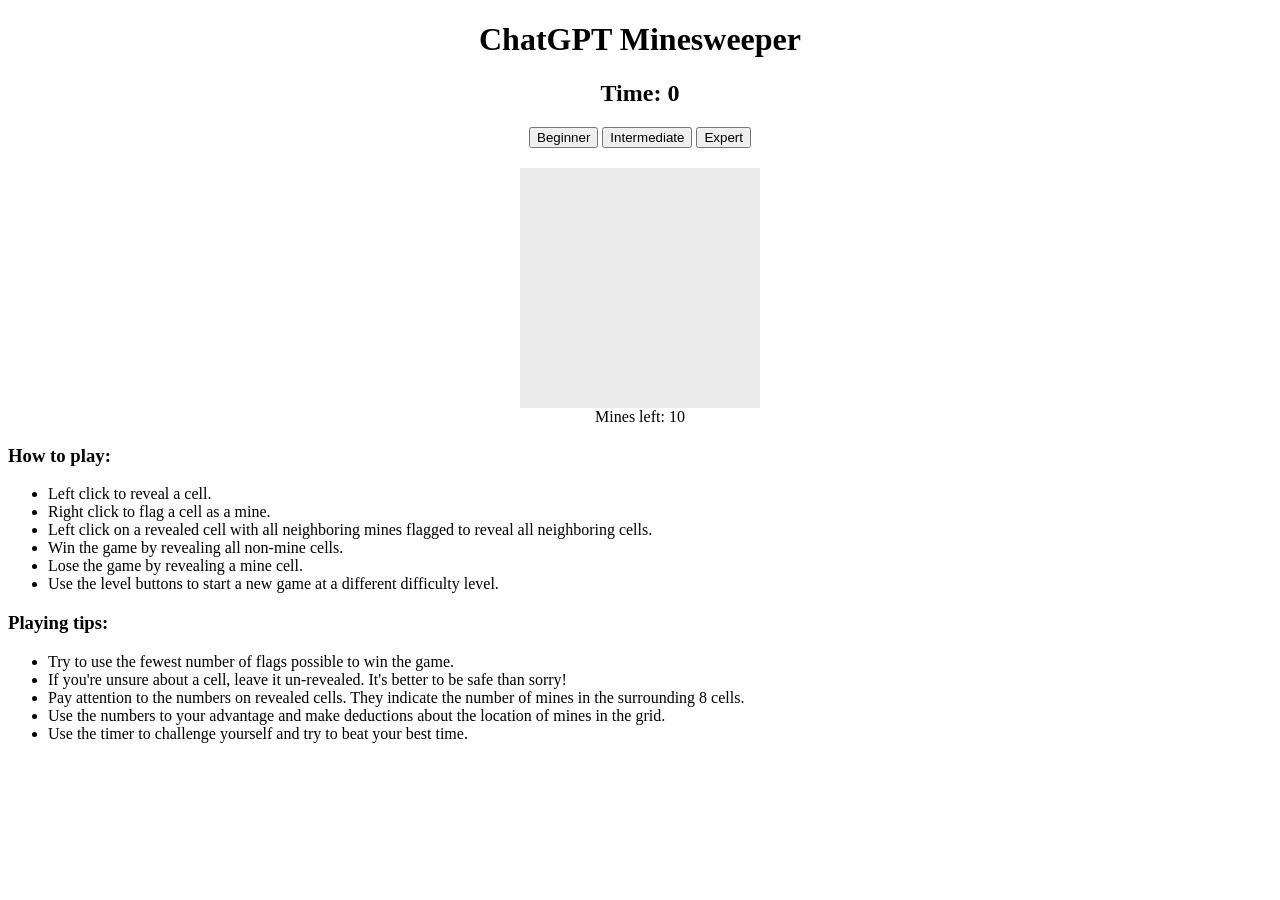
==== minesweeper/index.html @ 65b9c870 "Updated to include cncf logos" ====
<!doctype html>
<html>
<head>
  <title>ChatGPT Minesweeper</title>
  <link rel="stylesheet" href="style.css">
</head>
<body>
  <h1>ChatGPT Minesweeper</h1>
  <h2 style="text-align: center;">Time: <span id="timer">0</span></h2>
  <div id="button-container">
    <button id="beginner">Beginner</button>
    <button id="intermediate">Intermediate</button>  
    <button id="expert">Expert</button>
  </div>
  

  <div id="grid" class="grid">
    <!-- this is where the game grid will be generated -->
  </div>
  <script src="minesweeper.js"></script>
  <script>
  </script>
  <h3>How to play:</h3>
  <ul>
    <li>Left click to reveal a cell.</li>
    <li>Right click to flag a cell as a mine.</li>
    <li>Left click on a revealed cell with all neighboring mines flagged to reveal all neighboring cells.</li>
    <li>Win the game by revealing all non-mine cells.</li>
    <li>Lose the game by revealing a mine cell.</li>
    <li>Use the level buttons to start a new game at a different difficulty level.</li>
  </ul>
  <h3>Playing tips:</h3>
  <ul>
    <li>Try to use the fewest number of flags possible to win the game.</li>
    <li>If you're unsure about a cell, leave it un-revealed. It's better to be safe than sorry!</li>
    <li>Pay attention to the numbers on revealed cells. They indicate the number of mines in the surrounding 8 cells.</li>
    <li>Use the numbers to your advantage and make deductions about the location of mines in the grid.</li>
    <li>Use the timer to challenge yourself and try to beat your best time.</li>
  </ul>
</body
---- minesweeper/style.css ----
.grid {
    display: grid;
    grid-template-columns: repeat(8, 1fr);
    grid-template-rows: repeat(8, 1fr);
    margin: auto;
    margin-top: 20px;
  }
  
  .grid-8x8 {
    width: 240px;
    height: 240px;
  }
  
  .grid-16x16 {
    width: 480px;
    height: 480px;
  }
  
  .cell {
    display: flex;
    justify-content: center;
    align-items: center;
    font-size: 20px;
    user-select: none;
    width: 30px;
    height: 30px;
  }
  
  .hidden {
    background-image: none; /* Apply background image only to hidden cells */
    background-size: cover; /* Ensure the image covers the entire cell */
    background-color: rgb(236, 236, 236);
    background-position: center;
  }
  
  .revealed {
    background-color: white;
  }
  
  .revealed-mine {
    background-color: red;
  }
  
  .flagged {
    background-color: yellow;
  }
  
  .empty {
    background-color: white;
  }
  
  title {
    text-align: center;
  }
  
  h1 {
    text-align: center;
  }
  
  #beginner, #intermediate, #expert {
    display: inline-block;
  }
  
  #button-container {
    text-align: center;
  }
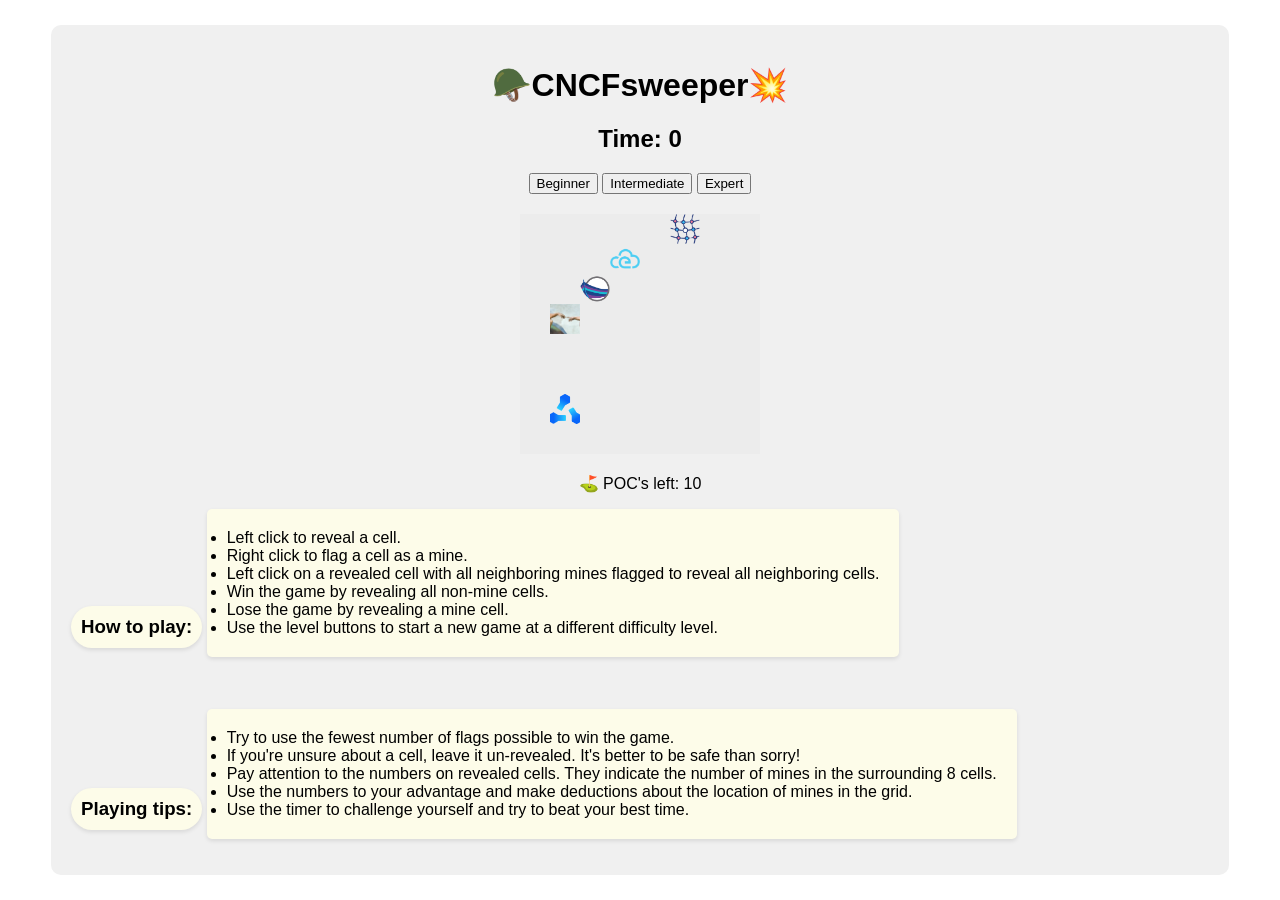
==== commit a5e04ea7: "updated UI" ====
--- a/minesweeper/index.html
+++ b/minesweeper/index.html
@@ -1,40 +1,47 @@
 <!doctype html>
 <html>
 <head>
-  <title>ChatGPT Minesweeper</title>
+  <title>CNCF_Landscape_sweeper</title>
   <link rel="stylesheet" href="style.css">
 </head>
 <body>
-  <h1>ChatGPT Minesweeper</h1>
-  <h2 style="text-align: center;">Time: <span id="timer">0</span></h2>
-  <div id="button-container">
-    <button id="beginner">Beginner</button>
-    <button id="intermediate">Intermediate</button>  
-    <button id="expert">Expert</button>
-  </div>
-  
-
-  <div id="grid" class="grid">
-    <!-- this is where the game grid will be generated -->
+  <div class="info-container">
+    <h1>🪖CNCFsweeper💥</h1>
+    <h2 style="text-align: center;">Time: <span id="timer">0</span></h2>
+    <div id="button-container">
+      <button id="beginner">Beginner</button>
+      <button id="intermediate">Intermediate</button>  
+      <button id="expert">Expert</button>
+    </div>
+    
+    <div id="grid" class="grid">
+      <!-- this is where the game grid will be generated -->
+    </div>
+    
+    <div id="mines-left" style="text-align: center; margin-top: 10px;"></div>
+    
+    <div class="info-section">
+      <h3>How to play:</h3>
+      <ul>
+        <li>Left click to reveal a cell.</li>
+        <li>Right click to flag a cell as a mine.</li>
+        <li>Left click on a revealed cell with all neighboring mines flagged to reveal all neighboring cells.</li>
+        <li>Win the game by revealing all non-mine cells.</li>
+        <li>Lose the game by revealing a mine cell.</li>
+        <li>Use the level buttons to start a new game at a different difficulty level.</li>
+      </ul>
+    </div>
+    <div class="info-section">
+      <h3>Playing tips:</h3>
+      <ul>
+        <li>Try to use the fewest number of flags possible to win the game.</li>
+        <li>If you're unsure about a cell, leave it un-revealed. It's better to be safe than sorry!</li>
+        <li>Pay attention to the numbers on revealed cells. They indicate the number of mines in the surrounding 8 cells.</li>
+        <li>Use the numbers to your advantage and make deductions about the location of mines in the grid.</li>
+        <li>Use the timer to challenge yourself and try to beat your best time.</li>
+      </ul>
+    </div>
   </div>
   <script src="minesweeper.js"></script>
-  <script>
-  </script>
-  <h3>How to play:</h3>
-  <ul>
-    <li>Left click to reveal a cell.</li>
-    <li>Right click to flag a cell as a mine.</li>
-    <li>Left click on a revealed cell with all neighboring mines flagged to reveal all neighboring cells.</li>
-    <li>Win the game by revealing all non-mine cells.</li>
-    <li>Lose the game by revealing a mine cell.</li>
-    <li>Use the level buttons to start a new game at a different difficulty level.</li>
-  </ul>
-  <h3>Playing tips:</h3>
-  <ul>
-    <li>Try to use the fewest number of flags possible to win the game.</li>
-    <li>If you're unsure about a cell, leave it un-revealed. It's better to be safe than sorry!</li>
-    <li>Pay attention to the numbers on revealed cells. They indicate the number of mines in the surrounding 8 cells.</li>
-    <li>Use the numbers to your advantage and make deductions about the location of mines in the grid.</li>
-    <li>Use the timer to challenge yourself and try to beat your best time.</li>
-  </ul>
-</body
+</body>
+</html>
--- a/minesweeper/style.css
+++ b/minesweeper/style.css
@@ -63,4 +63,84 @@
   
   #button-container {
     text-align: center;
+  }
+  body {
+    background-image: url('public/1BIGlandscape.png');
+    background-size: 100%; /* Ensure the image covers the entire background */
+    background-position: center; /* Center the image */
+    background-repeat: no-repeat; /* Prevent the image from repeating */
+    display: flex;
+    justify-content: center;
+    align-items: center;
+    min-height: 100vh;
+    margin: 0;
+    padding: 20px;
+    box-sizing: border-box;
+    font-family: Arial, sans-serif;
+  }
+  /* Add styles for h3 elements */
+  h3 {
+  background-color: rgb(253, 252, 233); /* Set background color to white */
+  padding: 10px; /* Add padding for better readability */
+  border-radius: 50px; /* Optional: Add rounded corners */
+  box-shadow: 0 2px 4px rgba(0, 0, 0, 0.1); /* Optional: Add a subtle shadow */
+  display: inline-block; /* Ensure the background only covers the text */
+  }
+
+  ul {
+  background-color: rgb(253, 252, 233); /* Set background color to white */
+  padding: 20px; /* Add padding for better readability */
+  border-radius: 5px; /* Optional: Add rounded corners */
+  box-shadow: 0 2px 4px rgba(0, 0, 0, 0.1); /* Optional: Add a subtle shadow */
+  display: inline-block; /* Ensure the background only covers the text */
+  }
+  .info-container {
+    background-color: #f0f0f0;
+    border-radius: 10px;
+    padding: 20px;
+    max-width: 1200px; /* Increased from 800px */
+    width: 95%; /* Use percentage to allow some margin on very wide screens */
+    margin: 0 auto;
+    box-sizing: border-box;
+  }
+  
+  .info-section {
+    margin-bottom: 20px;
+  }
+
+  .info-section:last-child {
+    margin-bottom: 0;
+  }
+
+  @media (max-width: 600px) {
+    .info-container {
+      padding: 10px;
+    }
+  }
+  
+  .grid {
+    overflow-x: auto;
+    margin-bottom: 20px;
+  }
+
+  .grid table {
+    margin: 0 auto;
+  }
+
+  .grid td {
+    width: 30px;
+    height: 30px;
+    border: 1px solid #999;
+    text-align: center;
+    vertical-align: middle;
+    font-weight: bold;
+    cursor: pointer;
+  }
+
+  @media (max-width: 600px) {
+    .grid td {
+      width: 25px;
+      height: 25px;
+      font-size: 12px;
+    }
   }
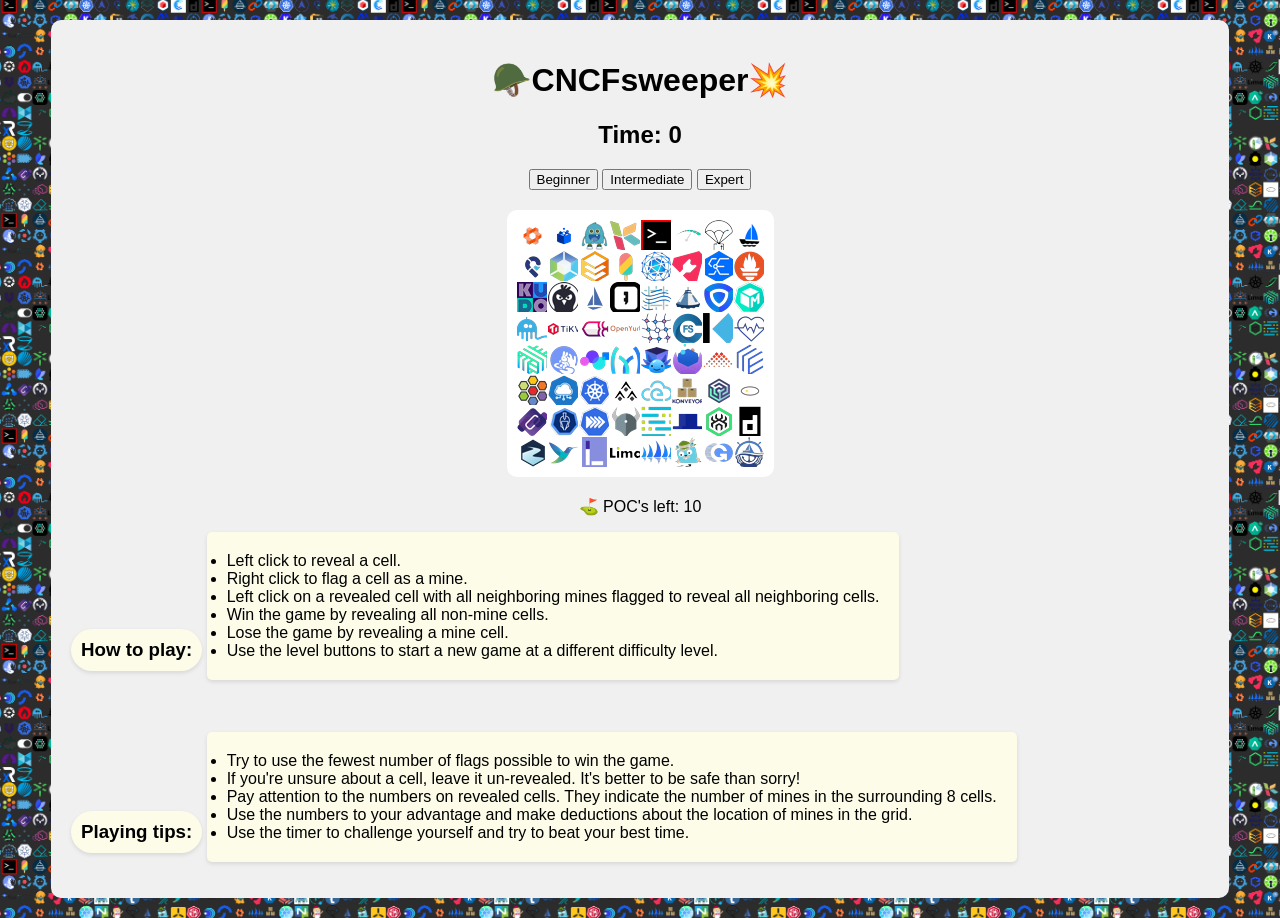
==== commit 0a1abb0f: "cleanup & use sprite map" ====
--- a/minesweeper/index.html
+++ b/minesweeper/index.html
@@ -1,47 +1,67 @@
-<!doctype html>
+<!DOCTYPE html>
 <html>
-<head>
-  <title>CNCF_Landscape_sweeper</title>
-  <link rel="stylesheet" href="style.css">
-</head>
-<body>
-  <div class="info-container">
-    <h1>🪖CNCFsweeper💥</h1>
-    <h2 style="text-align: center;">Time: <span id="timer">0</span></h2>
-    <div id="button-container">
-      <button id="beginner">Beginner</button>
-      <button id="intermediate">Intermediate</button>  
-      <button id="expert">Expert</button>
+  <head>
+    <title>CNCF_Landscape_sweeper</title>
+    <link rel="stylesheet" href="index.css" />
+    <link rel="stylesheet" href="icons.css" />
+  </head>
+  <body>
+    <div class="info-container">
+      <h1>🪖CNCFsweeper💥</h1>
+      <h2 style="text-align: center">Time: <span id="timer">0</span></h2>
+      <div id="button-container">
+        <button id="beginner">Beginner</button>
+        <button id="intermediate">Intermediate</button>
+        <button id="expert">Expert</button>
+      </div>
+
+      <div id="grid" class="grid beginner">
+        <!-- this is where the game grid will be generated -->
+      </div>
+
+      <div id="mines-left" style="text-align: center; margin-top: 10px"></div>
+
+      <div class="info-section">
+        <h3>How to play:</h3>
+        <ul>
+          <li>Left click to reveal a cell.</li>
+          <li>Right click to flag a cell as a mine.</li>
+          <li>
+            Left click on a revealed cell with all neighboring mines flagged to
+            reveal all neighboring cells.
+          </li>
+          <li>Win the game by revealing all non-mine cells.</li>
+          <li>Lose the game by revealing a mine cell.</li>
+          <li>
+            Use the level buttons to start a new game at a different difficulty
+            level.
+          </li>
+        </ul>
+      </div>
+      <div class="info-section">
+        <h3>Playing tips:</h3>
+        <ul>
+          <li>
+            Try to use the fewest number of flags possible to win the game.
+          </li>
+          <li>
+            If you're unsure about a cell, leave it un-revealed. It's better to
+            be safe than sorry!
+          </li>
+          <li>
+            Pay attention to the numbers on revealed cells. They indicate the
+            number of mines in the surrounding 8 cells.
+          </li>
+          <li>
+            Use the numbers to your advantage and make deductions about the
+            location of mines in the grid.
+          </li>
+          <li>
+            Use the timer to challenge yourself and try to beat your best time.
+          </li>
+        </ul>
+      </div>
     </div>
-    
-    <div id="grid" class="grid">
-      <!-- this is where the game grid will be generated -->
-    </div>
-    
-    <div id="mines-left" style="text-align: center; margin-top: 10px;"></div>
-    
-    <div class="info-section">
-      <h3>How to play:</h3>
-      <ul>
-        <li>Left click to reveal a cell.</li>
-        <li>Right click to flag a cell as a mine.</li>
-        <li>Left click on a revealed cell with all neighboring mines flagged to reveal all neighboring cells.</li>
-        <li>Win the game by revealing all non-mine cells.</li>
-        <li>Lose the game by revealing a mine cell.</li>
-        <li>Use the level buttons to start a new game at a different difficulty level.</li>
-      </ul>
-    </div>
-    <div class="info-section">
-      <h3>Playing tips:</h3>
-      <ul>
-        <li>Try to use the fewest number of flags possible to win the game.</li>
-        <li>If you're unsure about a cell, leave it un-revealed. It's better to be safe than sorry!</li>
-        <li>Pay attention to the numbers on revealed cells. They indicate the number of mines in the surrounding 8 cells.</li>
-        <li>Use the numbers to your advantage and make deductions about the location of mines in the grid.</li>
-        <li>Use the timer to challenge yourself and try to beat your best time.</li>
-      </ul>
-    </div>
-  </div>
-  <script src="minesweeper.js"></script>
-</body>
-</html>+    <script src="minesweeper.js"></script>
+  </body>
+</html>
--- a/minesweeper/index.css
+++ b/minesweeper/index.css
@@ -0,0 +1,161 @@
+.grid {
+  display: grid;
+  grid-template-columns: repeat(8, 1fr);
+  grid-template-rows: repeat(8, 1fr);
+  margin: auto;
+  margin-top: 20px;
+}
+
+.grid.beginner {
+  grid-template-columns: repeat(8, 1fr);
+  grid-template-rows: repeat(8, 1fr);
+}
+.grid.intermediate {
+  grid-template-columns: repeat(16, 1fr);
+  grid-template-rows: repeat(16, 1fr);
+}
+.grid.advanced {
+  grid-template-columns: repeat(32, 1fr);
+  grid-template-rows: repeat(15, 1fr);
+}
+
+.cell {
+  display: flex;
+  justify-content: center;
+  align-items: center;
+  font-size: 20px;
+  user-select: none;
+  width: 30px;
+  height: 30px;
+}
+
+.hidden {
+  background-image: none; /* Apply background image only to hidden cells */
+  background-size: cover; /* Ensure the image covers the entire cell */
+  background-color: rgb(236, 236, 236);
+  background-position: center;
+}
+
+.revealed {
+  background-color: white;
+}
+
+.revealed-mine {
+  background-color: red;
+}
+
+.flagged {
+  background-color: yellow;
+}
+
+.empty {
+  background-color: white;
+}
+
+title {
+  text-align: center;
+}
+
+h1 {
+  text-align: center;
+}
+
+#beginner,
+#intermediate,
+#expert {
+  display: inline-block;
+}
+
+#button-container {
+  text-align: center;
+}
+body {
+  background-image: url(icons.png);
+  background-size: 200px;
+  background-position: center;
+  background-repeat: repeat;
+  background-color: #2c2c2c;
+  display: flex;
+  justify-content: center;
+  align-items: center;
+  min-height: 100vh;
+  margin: 0;
+  padding: 20px;
+  box-sizing: border-box;
+  font-family: sans-serif;
+}
+/* Add styles for h3 elements */
+h3 {
+  background-color: rgb(253, 252, 233); /* Set background color to white */
+  padding: 10px; /* Add padding for better readability */
+  border-radius: 50px; /* Optional: Add rounded corners */
+  box-shadow: 0 2px 4px rgba(0, 0, 0, 0.1); /* Optional: Add a subtle shadow */
+  display: inline-block; /* Ensure the background only covers the text */
+}
+
+ul {
+  background-color: rgb(253, 252, 233); /* Set background color to white */
+  padding: 20px; /* Add padding for better readability */
+  border-radius: 5px; /* Optional: Add rounded corners */
+  box-shadow: 0 2px 4px rgba(0, 0, 0, 0.1); /* Optional: Add a subtle shadow */
+  display: inline-block; /* Ensure the background only covers the text */
+}
+.info-container {
+  background-color: #f0f0f0;
+  border-radius: 10px;
+  padding: 20px;
+  max-width: 1200px; /* Increased from 800px */
+  width: 95%; /* Use percentage to allow some margin on very wide screens */
+  margin: 0 auto;
+  box-sizing: border-box;
+}
+
+.info-section {
+  margin-bottom: 20px;
+}
+
+.info-section:last-child {
+  margin-bottom: 0;
+}
+
+@media (max-width: 600px) {
+  .info-container {
+    padding: 10px;
+  }
+}
+
+.grid {
+  overflow-x: auto;
+  margin-bottom: 20px;
+  gap: 1px;
+  background: #ffffff;
+  padding: 10px;
+  border-radius: 10px;
+  /* box-shadow: 0 6px 10px black; */
+  /* width: 33vw;
+  height: 33vh; */
+  width: min-content;
+  height: min-content;
+}
+
+.grid table {
+  margin: 0 auto;
+}
+
+.grid td {
+  width: 30px;
+  height: 30px;
+  border: 1px solid #999;
+  text-align: center;
+  vertical-align: middle;
+  font-weight: bold;
+  cursor: pointer;
+}
+
+@media (max-width: 600px) {
+  .grid td {
+    width: 25px;
+    height: 25px;
+    font-size: 12px;
+  }
+}
--- a/minesweeper/icons.css
+++ b/minesweeper/icons.css
@@ -0,0 +1,530 @@
+[class^="icon-"] {
+  width: 32px;
+  height: 32px;
+}
+
+.icon-3dmurk {
+  background: url("icons.png") no-repeat -0px -0px;
+}
+.icon-aerakimesh-icon-color {
+  background: url("icons.png") no-repeat -0px -33px;
+}
+.icon-akri-icon-color {
+  background: url("icons.png") no-repeat -33px -0px;
+}
+.icon-antrea-icon-color {
+  background: url("icons.png") no-repeat -33px -33px;
+}
+.icon-argo-icon-color {
+  background: url("icons.png") no-repeat -0px -66px;
+}
+.icon-armada-icon-color {
+  background: url("icons.png") no-repeat -33px -66px;
+}
+.icon-artifacthub-icon-color {
+  background: url("icons.png") no-repeat -66px -0px;
+}
+.icon-athenz-icon-color {
+  background: url("icons.png") no-repeat -66px -33px;
+}
+.icon-backstage-icon-color {
+  background: url("icons.png") no-repeat -66px -66px;
+}
+.icon-bfe-icon-color {
+  background: url("icons.png") no-repeat -0px -99px;
+}
+.icon-buildpacks-icon-color {
+  background: url("icons.png") no-repeat -33px -99px;
+}
+.icon-capsule-icon-color {
+  background: url("icons.png") no-repeat -66px -99px;
+}
+.icon-carvel-icon-color {
+  background: url("icons.png") no-repeat -99px -0px;
+}
+.icon-cert-manager-icon-color {
+  background: url("icons.png") no-repeat -99px -33px;
+}
+.icon-chaosblade-icon-color {
+  background: url("icons.png") no-repeat -99px -66px;
+}
+.icon-carina-icon-color {
+  background: url("icons.png") no-repeat -99px -99px;
+}
+.icon-cdk8s-icon-color {
+  background: url("icons.png") no-repeat -0px -132px;
+}
+.icon-chaosmesh-icon-color {
+  background: url("icons.png") no-repeat -33px -132px;
+}
+.icon-chubaofs-icon-color {
+  background: url("icons.png") no-repeat -66px -132px;
+}
+.icon-cloudevents-icon-color {
+  background: url("icons.png") no-repeat -99px -132px;
+}
+.icon-cloudcustodian-icon-color {
+  background: url("icons.png") no-repeat -132px -0px;
+}
+.icon-cilium_icon-color {
+  background: url("icons.png") no-repeat -132px -33px;
+}
+.icon-clusternet-icon-color {
+  background: url("icons.png") no-repeat -132px -66px;
+}
+.icon-clusterpedia-icon-color {
+  background: url("icons.png") no-repeat -132px -99px;
+}
+.icon-cncf-distribution-icon-color {
+  background: url("icons.png") no-repeat -132px -132px;
+}
+.icon-cni-icon-color {
+  background: url("icons.png") no-repeat -0px -165px;
+}
+.icon-confidential-containers-icon {
+  background: url("icons.png") no-repeat -33px -165px;
+}
+.icon-connect-rpc-color {
+  background: url("icons.png") no-repeat -66px -165px;
+}
+.icon-containerd-icon-color {
+  background: url("icons.png") no-repeat -99px -165px;
+}
+.icon-containerssh-icon-dark {
+  background: url("icons.png") no-repeat -132px -165px;
+}
+.icon-contour-icon-color {
+  background: url("icons.png") no-repeat -165px -0px;
+}
+.icon-copa-icon-color {
+  background: url("icons.png") no-repeat -165px -33px;
+}
+.icon-coredns-icon-color {
+  background: url("icons.png") no-repeat -165px -66px;
+}
+.icon-cortex-icon-color {
+  background: url("icons.png") no-repeat -165px -99px;
+}
+.icon-crio-icon-color {
+  background: url("icons.png") no-repeat -165px -132px;
+}
+.icon-crossplane-icon-color {
+  background: url("icons.png") no-repeat -165px -165px;
+}
+.icon-cubefs-icon-color {
+  background: url("icons.png") no-repeat -0px -198px;
+}
+.icon-curve_icon_color {
+  background: url("icons.png") no-repeat -33px -198px;
+}
+.icon-dapr-icon-color {
+  background: url("icons.png") no-repeat -66px -198px;
+}
+.icon-devfile-icon-color {
+  background: url("icons.png") no-repeat -99px -198px;
+}
+.icon-devstream-icon-color {
+  background: url("icons.png") no-repeat -132px -198px;
+}
+.icon-dex-icon-color {
+  background: url("icons.png") no-repeat -165px -198px;
+}
+.icon-dragonfly-icon-color {
+  background: url("icons.png") no-repeat -198px -0px;
+}
+.icon-easegress-icon-color {
+  background: url("icons.png") no-repeat -198px -33px;
+}
+.icon-emissary-ingress-icon-color {
+  background: url("icons.png") no-repeat -198px -66px;
+}
+.icon-envoy-icon-color {
+  background: url("icons.png") no-repeat -198px -99px;
+}
+.icon-eraser-icon-color {
+  background: url("icons.png") no-repeat -198px -132px;
+}
+.icon-eso-icon-color {
+  background: url("icons.png") no-repeat -198px -165px;
+}
+.icon-etcd-icon-color {
+  background: url("icons.png") no-repeat -198px -198px;
+}
+.icon-fabedge-color {
+  background: url("icons.png") no-repeat -0px -231px;
+}
+.icon-falco-icon-color {
+  background: url("icons.png") no-repeat -33px -231px;
+}
+.icon-fluentbit-icon-color {
+  background: url("icons.png") no-repeat -66px -231px;
+}
+.icon-fluid-icon-color {
+  background: url("icons.png") no-repeat -99px -231px;
+}
+.icon-flux-horizontal-color {
+  background: url("icons.png") no-repeat -132px -231px;
+}
+.icon-grpc-icon-color {
+  background: url("icons.png") no-repeat -165px -231px;
+}
+.icon-grpc-pancake-color {
+  background: url("icons.png") no-repeat -198px -231px;
+}
+.icon-harbor-icon-color {
+  background: url("icons.png") no-repeat -231px -0px;
+}
+.icon-headlamp-icon-color {
+  background: url("icons.png") no-repeat -231px -33px;
+}
+.icon-helm-icon-color {
+  background: url("icons.png") no-repeat -231px -66px;
+}
+.icon-hexa-icon-color {
+  background: url("icons.png") no-repeat -231px -99px;
+}
+.icon-hwameistor-icon-color {
+  background: url("icons.png") no-repeat -231px -132px;
+}
+.icon-in-toto-icon-color {
+  background: url("icons.png") no-repeat -231px -165px;
+}
+.icon-inclavare-icon-color {
+  background: url("icons.png") no-repeat -231px -198px;
+}
+.icon-inspektor-gadget-icon-color {
+  background: url("icons.png") no-repeat -231px -231px;
+}
+.icon-istio-icon-color {
+  background: url("icons.png") no-repeat -0px -264px;
+}
+.icon-jaeger-icon-color {
+  background: url("icons.png") no-repeat -33px -264px;
+}
+.icon-k3s-icon-color {
+  background: url("icons.png") no-repeat -66px -264px;
+}
+.icon-k8gb-icon-color {
+  background: url("icons.png") no-repeat -99px -264px;
+}
+.icon-k8sgpt-icon-color {
+  background: url("icons.png") no-repeat -132px -264px;
+}
+.icon-k8up-icon-color {
+  background: url("icons.png") no-repeat -165px -264px;
+}
+.icon-kairos-icon-color {
+  background: url("icons.png") no-repeat -198px -264px;
+}
+.icon-karmada-icon-color {
+  background: url("icons.png") no-repeat -231px -264px;
+}
+.icon-kcl-icon-color {
+  background: url("icons.png") no-repeat -264px -0px;
+}
+.icon-kcp-icon-color {
+  background: url("icons.png") no-repeat -264px -33px;
+}
+.icon-keda-icon-color {
+  background: url("icons.png") no-repeat -264px -66px;
+}
+.icon-kepler-icon-color {
+  background: url("icons.png") no-repeat -264px -99px;
+}
+.icon-keptn-icon-color {
+  background: url("icons.png") no-repeat -264px -132px;
+}
+.icon-keycloak-icon-color {
+  background: url("icons.png") no-repeat -264px -165px;
+}
+.icon-keylime-icon-color {
+  background: url("icons.png") no-repeat -264px -198px;
+}
+.icon-knative-icon-color {
+  background: url("icons.png") no-repeat -264px -231px;
+}
+.icon-konveyor-icon-color {
+  background: url("icons.png") no-repeat -264px -264px;
+}
+.icon-koordinator-icon-color {
+  background: url("icons.png") no-repeat -0px -297px;
+}
+.icon-krkn-icon-color {
+  background: url("icons.png") no-repeat -33px -297px;
+}
+.icon-krustlet-icon-color {
+  background: url("icons.png") no-repeat -66px -297px;
+}
+.icon-kuadrant-icon-color {
+  background: url("icons.png") no-repeat -99px -297px;
+}
+.icon-kuasar-icon-white {
+  background: url("icons.png") no-repeat -132px -297px;
+}
+.icon-kube-burner-icon-color {
+  background: url("icons.png") no-repeat -165px -297px;
+}
+.icon-kube-ovn-icon-color {
+  background: url("icons.png") no-repeat -198px -297px;
+}
+.icon-kube-rs-icon-black {
+  background: url("icons.png") no-repeat -231px -297px;
+}
+.icon-kubean-icon-colordark {
+  background: url("icons.png") no-repeat -264px -297px;
+}
+.icon-kubearmor-icon-color {
+  background: url("icons.png") no-repeat -297px -0px;
+}
+.icon-kubedl-icon-color {
+  background: url("icons.png") no-repeat -297px -33px;
+}
+.icon-kubeedge-icon-color {
+  background: url("icons.png") no-repeat -297px -66px;
+}
+.icon-kubeflow-icon {
+  background: url("icons.png") no-repeat -297px -99px;
+}
+.icon-kuberhealthy-icon-color {
+  background: url("icons.png") no-repeat -297px -132px;
+}
+.icon-kubernetes-icon-color {
+  background: url("icons.png") no-repeat -297px -165px;
+}
+.icon-kubescape-icon-color {
+  background: url("icons.png") no-repeat -297px -198px;
+}
+.icon-kubeslice-icon-color {
+  background: url("icons.png") no-repeat -297px -231px;
+}
+.icon-kubestellar-icon-color {
+  background: url("icons.png") no-repeat -297px -264px;
+}
+.icon-kubevela-icon-color {
+  background: url("icons.png") no-repeat -297px -297px;
+}
+.icon-kubevirt-icon-color {
+  background: url("icons.png") no-repeat -0px -330px;
+}
+.icon-kubewarden-icon {
+  background: url("icons.png") no-repeat -33px -330px;
+}
+.icon-kudo-icon-color {
+  background: url("icons.png") no-repeat -66px -330px;
+}
+.icon-kueue-icon-color {
+  background: url("icons.png") no-repeat -99px -330px;
+}
+.icon-kuma-icon-color {
+  background: url("icons.png") no-repeat -132px -330px;
+}
+.icon-kured-icon-color {
+  background: url("icons.png") no-repeat -165px -330px;
+}
+.icon-kyverno-icon-color {
+  background: url("icons.png") no-repeat -198px -330px;
+}
+.icon-lima-horizontal-color {
+  background: url("icons.png") no-repeat -231px -330px;
+}
+.icon-linkerd-icon-color {
+  background: url("icons.png") no-repeat -264px -330px;
+}
+.icon-litmus-icon-color {
+  background: url("icons.png") no-repeat -297px -330px;
+}
+.icon-logging-operator-icon-color {
+  background: url("icons.png") no-repeat -330px -0px;
+}
+.icon-longhorn-icon-color {
+  background: url("icons.png") no-repeat -330px -33px;
+}
+.icon-merbridge-icon-color {
+  background: url("icons.png") no-repeat -330px -66px;
+}
+.icon-meshery-logo-light {
+  background: url("icons.png") no-repeat -330px -99px;
+}
+.icon-metal3-icon-color {
+  background: url("icons.png") no-repeat -330px -132px;
+}
+.icon-metallb-icon-color {
+  background: url("icons.png") no-repeat -330px -165px;
+}
+.icon-microcks-icon-color {
+  background: url("icons.png") no-repeat -330px -198px;
+}
+.icon-murk {
+  background: url("icons.png") no-repeat -330px -231px;
+}
+.icon-nats-icon-color {
+  background: url("icons.png") no-repeat -330px -264px;
+}
+.icon-networkservicemesh-icon-color-reversed {
+  background: url("icons.png") no-repeat -330px -297px;
+}
+.icon-nocalhost-icon-color {
+  background: url("icons.png") no-repeat -330px -330px;
+}
+.icon-notary-project-icon-color {
+  background: url("icons.png") no-repeat -0px -363px;
+}
+.icon-ocm-icon-color {
+  background: url("icons.png") no-repeat -33px -363px;
+}
+.icon-opa-icon-color {
+  background: url("icons.png") no-repeat -66px -363px;
+}
+.icon-opcr-icon-color {
+  background: url("icons.png") no-repeat -99px -363px;
+}
+.icon-opencost_icon_color {
+  background: url("icons.png") no-repeat -132px -363px;
+}
+.icon-openfeature-icon-white {
+  background: url("icons.png") no-repeat -165px -363px;
+}
+.icon-openfga-icon-color {
+  background: url("icons.png") no-repeat -198px -363px;
+}
+.icon-openfunction-icon-color {
+  background: url("icons.png") no-repeat -231px -363px;
+}
+.icon-opengitops-icon-color {
+  background: url("icons.png") no-repeat -264px -363px;
+}
+.icon-openkruise-icon-black {
+  background: url("icons.png") no-repeat -297px -363px;
+}
+.icon-opentelemetry-icon-color {
+  background: url("icons.png") no-repeat -330px -363px;
+}
+.icon-openyurt-icon-color {
+  background: url("icons.png") no-repeat -363px -0px;
+}
+.icon-operatorframework-icon-color {
+  background: url("icons.png") no-repeat -363px -33px;
+}
+.icon-oras-horizontal-color {
+  background: url("icons.png") no-repeat -363px -66px;
+}
+.icon-paralus-icon-color {
+  background: url("icons.png") no-repeat -363px -99px;
+}
+.icon-parsec-icon-color {
+  background: url("icons.png") no-repeat -363px -132px;
+}
+.icon-pipecd-icon-color {
+  background: url("icons.png") no-repeat -363px -165px;
+}
+.icon-piraeus-icon-color {
+  background: url("icons.png") no-repeat -363px -198px;
+}
+.icon-pixie-icon-color {
+  background: url("icons.png") no-repeat -363px -231px;
+}
+.icon-porter-icon-color {
+  background: url("icons.png") no-repeat -363px -264px;
+}
+.icon-pravega-icon-color {
+  background: url("icons.png") no-repeat -363px -297px;
+}
+.icon-prometheus-icon-color {
+  background: url("icons.png") no-repeat -363px -330px;
+}
+.icon-radius-icon-color {
+  background: url("icons.png") no-repeat -363px -363px;
+}
+.icon-rook-icon-color {
+  background: url("icons.png") no-repeat -0px -396px;
+}
+.icon-schemahero-icon-color {
+  background: url("icons.png") no-repeat -33px -396px;
+}
+.icon-serverless-devs-icon-color {
+  background: url("icons.png") no-repeat -66px -396px;
+}
+.icon-serverlessworkflow-icon-color {
+  background: url("icons.png") no-repeat -99px -396px;
+}
+.icon-skooner-icon-color {
+  background: url("icons.png") no-repeat -132px -396px;
+}
+.icon-slimtoolkit-icon-color {
+  background: url("icons.png") no-repeat -165px -396px;
+}
+.icon-smp-light {
+  background: url("icons.png") no-repeat -198px -396px;
+}
+.icon-spiderpool-icon-color {
+  background: url("icons.png") no-repeat -231px -396px;
+}
+.icon-spiffe-icon-color {
+  background: url("icons.png") no-repeat -264px -396px;
+}
+.icon-spire-icon-color {
+  background: url("icons.png") no-repeat -297px -396px;
+}
+.icon-strimzi-icon-color {
+  background: url("icons.png") no-repeat -330px -396px;
+}
+.icon-submariner-icon-color {
+  background: url("icons.png") no-repeat -363px -396px;
+}
+.icon-superedge-icon-color {
+  background: url("icons.png") no-repeat -396px -0px;
+}
+.icon-telepresence-icon-color {
+  background: url("icons.png") no-repeat -396px -33px;
+}
+.icon-teller-icon-color {
+  background: url("icons.png") no-repeat -396px -66px;
+}
+.icon-thanos-icon-color {
+  background: url("icons.png") no-repeat -396px -99px;
+}
+.icon-tikv-icon-color {
+  background: url("icons.png") no-repeat -396px -132px;
+}
+.icon-tinkerbell-icon-color-light {
+  background: url("icons.png") no-repeat -396px -165px;
+}
+.icon-tremor-icon-color {
+  background: url("icons.png") no-repeat -396px -198px;
+}
+.icon-trickster-icon-color {
+  background: url("icons.png") no-repeat -396px -231px;
+}
+.icon-tuf-icon-color {
+  background: url("icons.png") no-repeat -396px -264px;
+}
+.icon-vineyard-icon-color {
+  background: url("icons.png") no-repeat -396px -297px;
+}
+.icon-virtualkubelet-icon-color {
+  background: url("icons.png") no-repeat -396px -330px;
+}
+.icon-vitess-icon-color {
+  background: url("icons.png") no-repeat -396px -363px;
+}
+.icon-volcano-icon-color {
+  background: url("icons.png") no-repeat -396px -396px;
+}
+.icon-wasm-edge-runtime-icon-color {
+  background: url("icons.png") no-repeat -0px -429px;
+}
+.icon-wasmcloud-icon-green {
+  background: url("icons.png") no-repeat -33px -429px;
+}
+.icon-werf-icon-color {
+  background: url("icons.png") no-repeat -66px -429px;
+}
+.icon-xline-icon-color {
+  background: url("icons.png") no-repeat -99px -429px;
+}
+.icon-xregistry-icon-color-whitetext {
+  background: url("icons.png") no-repeat -132px -429px;
+}
+.icon-zot-color-icon {
+  background: url("icons.png") no-repeat -165px -429px;
+}
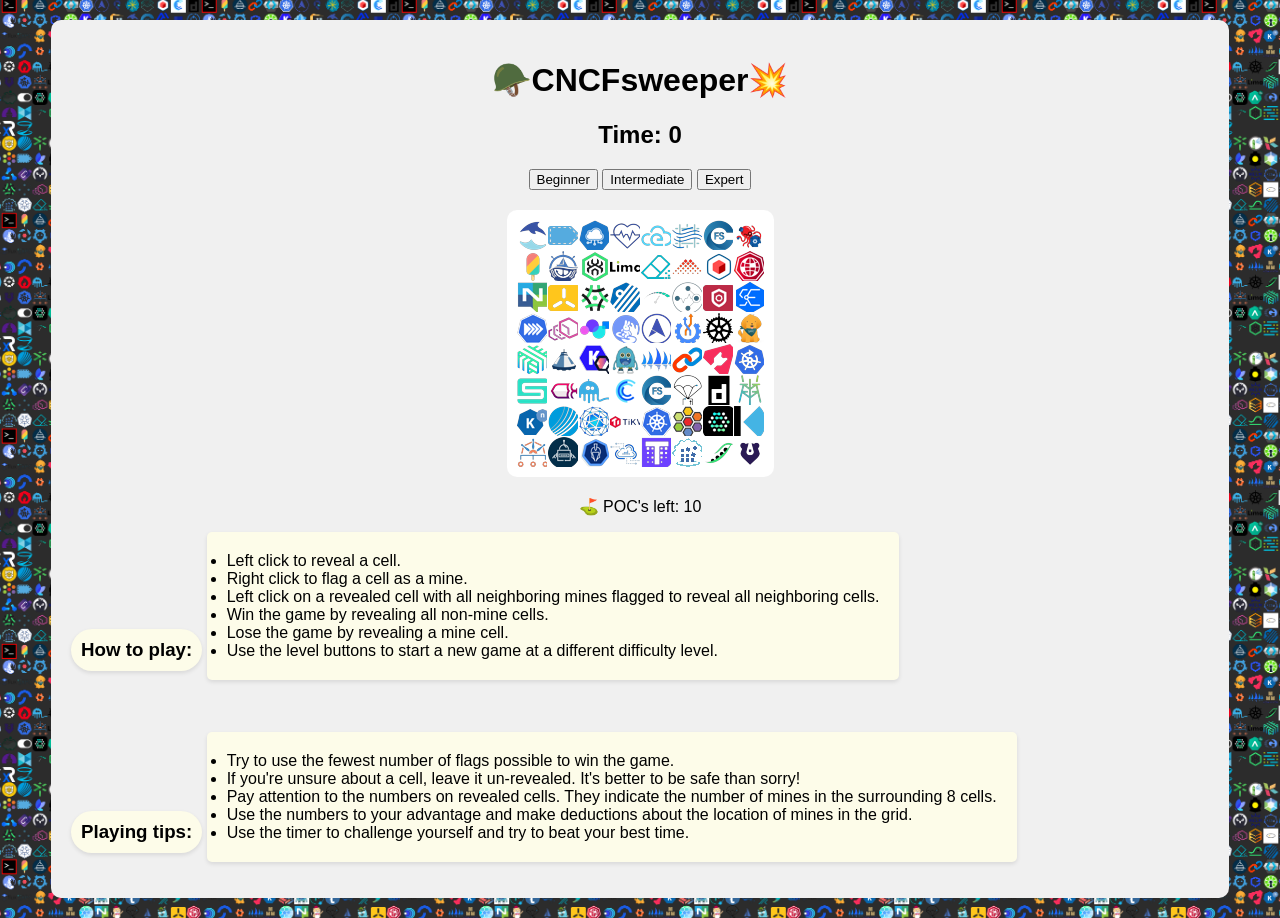
==== commit 250567b2: "minor cleanup" ====
--- a/minesweeper/index.html
+++ b/minesweeper/index.html
@@ -19,7 +19,7 @@
         <!-- this is where the game grid will be generated -->
       </div>
 
-      <div id="mines-left" style="text-align: center; margin-top: 10px"></div>
+      <div id="mines-left"></div>
 
       <div class="info-section">
         <h3>How to play:</h3>
--- a/minesweeper/index.css
+++ b/minesweeper/index.css
@@ -58,6 +58,11 @@
 
 h1 {
   text-align: center;
+}
+
+#mines-left {
+  text-align: center;
+  margin-top: 10px;
 }
 
 #beginner,
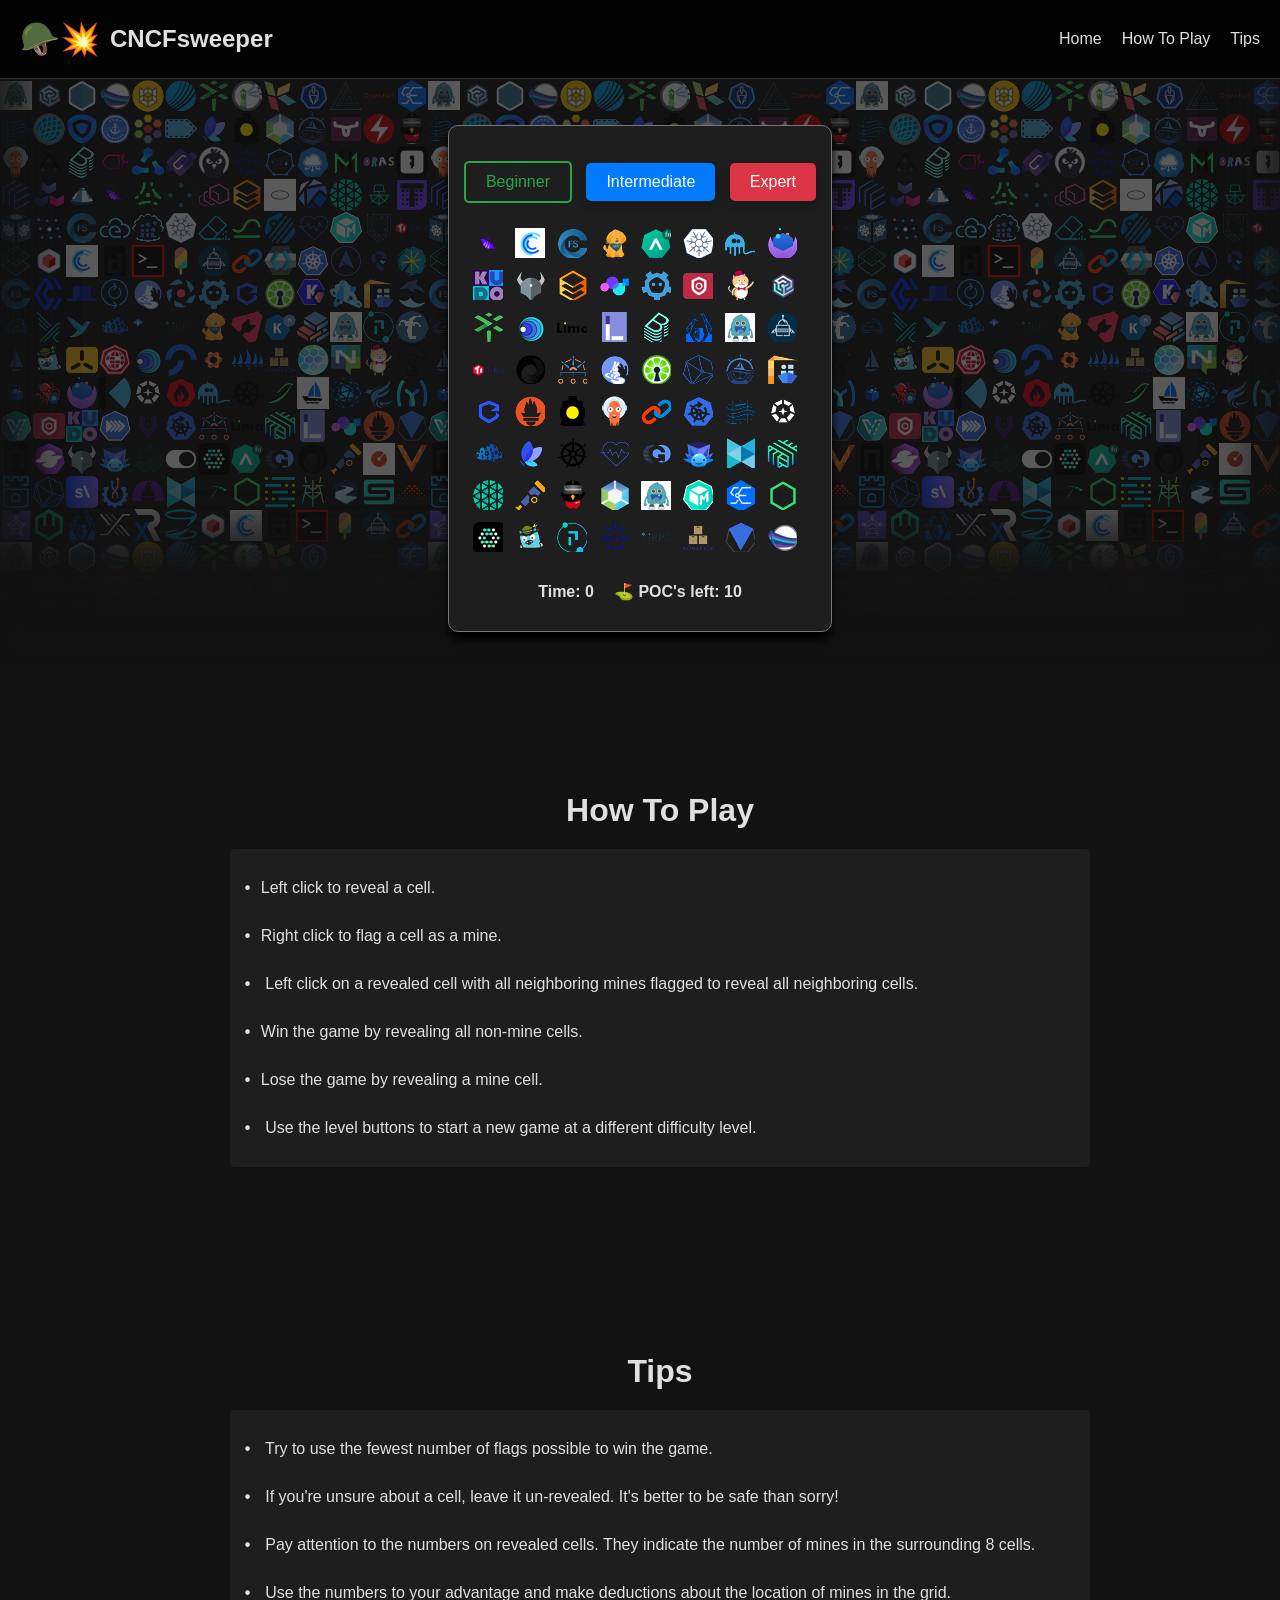
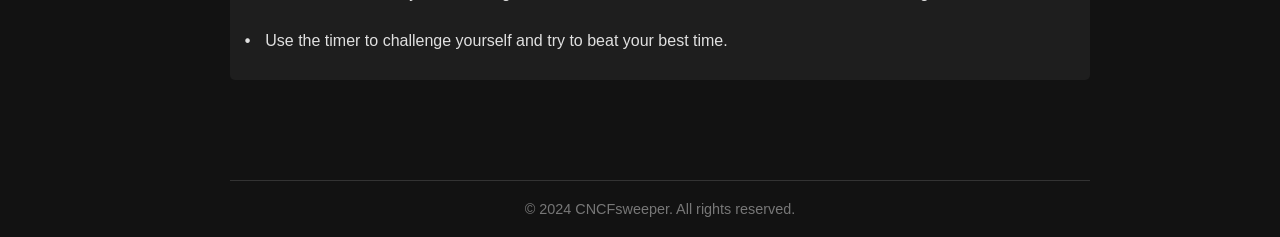
==== commit e80ebac6: "boomGPT" ====
--- a/minesweeper/index.html
+++ b/minesweeper/index.html
@@ -1,67 +1,164 @@
 <!DOCTYPE html>
-<html>
+<html lang="en">
   <head>
-    <title>CNCF_Landscape_sweeper</title>
+    <meta charset="UTF-8" />
+    <meta name="viewport" content="width=device-width, initial-scale=1.0" />
+    <title>CNCFsweeper</title>
+    <meta name="author" content="" />
+    <meta
+      name="viewport"
+      content="user-scalable=no, width=device-width, initial-scale=1, maximum-scale=1, interactive-widget=resizes-content"
+    />
+    <meta name="mobile-web-app-capable" content="yes" />
+    <meta name="color-scheme" content="light" />
+    <!-- <link rel="manifest" href="/manifest.json" /> -->
+    <!-- <link rel="icon" type="image/png" href="favicon.png" /> -->
+    <link rel="stylesheet" href="index.css" />
+
+    <!-- Open Graph Meta Tags -->
+    <meta property="og:url" content="https://cncfsweeper.netlify.app" />
+    <meta property="og:type" content="game" />
+    <meta property="og:title" content="CNCFsweeper" />
+    <meta
+      property="og:description"
+      content="Adopt cloud infrastructure and tool providers while avoiding costly mishaps! Challenge your skills in this unique tech-themed clicker!"
+    />
+    <meta
+      property="og:image"
+      content="https://cncfsweeper.netlify.app/screenshot.png"
+    />
+    <meta property="og:image:width" content="1920" />
+    <meta property="og:image:height" content="885" />
+    <meta
+      property="og:image:alt"
+      content="Preview image of CNCFsweeper gameplay."
+    />
+
+    <!-- Twitter Meta Tags -->
+    <meta name="twitter:card" content="summary_large_image" />
+    <meta property="twitter:domain" content="teedee.us" />
+    <meta property="twitter:url" content="https://cncfsweeper.netlify.app" />
+    <meta
+      name="twitter:image"
+      content="https://cncfsweeper.netlify.app/screenshot.png"
+    />
+
+    <!-- styles -->
     <link rel="stylesheet" href="index.css" />
     <link rel="stylesheet" href="icons.css" />
   </head>
   <body>
-    <div class="info-container">
-      <h1>🪖CNCFsweeper💥</h1>
-      <h2 style="text-align: center">Time: <span id="timer">0</span></h2>
-      <div id="button-container">
-        <button id="beginner">Beginner</button>
-        <button id="intermediate">Intermediate</button>
-        <button id="expert">Expert</button>
+    <header>
+      <div class="container">
+        <div class="header-left">
+          <!-- <svg
+            xmlns="http://www.w3.org/2000/svg"
+            viewBox="0 0 24 24"
+            fill="none"
+            stroke="currentColor"
+            stroke-width="2"
+            stroke-linecap="round"
+            stroke-linejoin="round"
+            class="feather feather-star"
+          >
+            <polygon
+              points="12 2 15.09 8.26 22 9.27 17 14.14 18.18 21.02 12 17.77 5.82 21.02 7 14.14 2 9.27 8.91 8.26 12 2"
+            ></polygon>
+          </svg> -->
+          <div class="logo">🪖💥</div>
+          <h1>CNCFsweeper</h1>
+        </div>
+        <div class="hamburger" onclick="toggleMenu()">
+          <div></div>
+          <div></div>
+          <div></div>
+        </div>
+        <nav id="nav-menu">
+          <a href="#">Home</a>
+          <a href="#howToPlay">How To Play</a>
+          <a href="#tips">Tips</a>
+          <!-- <a href="#section4">Contact</a> -->
+        </nav>
       </div>
+    </header>
 
-      <div id="grid" class="grid beginner">
-        <!-- this is where the game grid will be generated -->
-      </div>
+    <div id="section1" class="">
+      <div class="background"></div>
+      <div class="game">
+        <div id="button-container">
+          <button id="beginner" class="success selected">Beginner</button>
+          <button id="intermediate" class="primary">Intermediate</button>
+          <button id="expert" class="danger">Expert</button>
+        </div>
 
-      <div id="mines-left"></div>
+        <div id="grid" class="grid beginner">
+          <!-- this is where the game grid will be generated -->
+        </div>
 
-      <div class="info-section">
-        <h3>How to play:</h3>
-        <ul>
-          <li>Left click to reveal a cell.</li>
-          <li>Right click to flag a cell as a mine.</li>
-          <li>
-            Left click on a revealed cell with all neighboring mines flagged to
-            reveal all neighboring cells.
-          </li>
-          <li>Win the game by revealing all non-mine cells.</li>
-          <li>Lose the game by revealing a mine cell.</li>
-          <li>
-            Use the level buttons to start a new game at a different difficulty
-            level.
-          </li>
-        </ul>
-      </div>
-      <div class="info-section">
-        <h3>Playing tips:</h3>
-        <ul>
-          <li>
-            Try to use the fewest number of flags possible to win the game.
-          </li>
-          <li>
-            If you're unsure about a cell, leave it un-revealed. It's better to
-            be safe than sorry!
-          </li>
-          <li>
-            Pay attention to the numbers on revealed cells. They indicate the
-            number of mines in the surrounding 8 cells.
-          </li>
-          <li>
-            Use the numbers to your advantage and make deductions about the
-            location of mines in the grid.
-          </li>
-          <li>
-            Use the timer to challenge yourself and try to beat your best time.
-          </li>
-        </ul>
+        <div class="flex-row stats">
+          <div>Time: <span id="timer">0</span></div>
+          <div id="mines-left"></div>
+        </div>
       </div>
     </div>
-    <script src="minesweeper.js"></script>
+
+    <main>
+      <div class="container">
+        <section id="howToPlay" class="section">
+          <h2>How To Play</h2>
+          <div>
+            <ul>
+              <li>Left click to reveal a cell.</li>
+              <li>Right click to flag a cell as a mine.</li>
+              <li>
+                Left click on a revealed cell with all neighboring mines flagged
+                to reveal all neighboring cells.
+              </li>
+              <li>Win the game by revealing all non-mine cells.</li>
+              <li>Lose the game by revealing a mine cell.</li>
+              <li>
+                Use the level buttons to start a new game at a different
+                difficulty level.
+              </li>
+            </ul>
+          </div>
+        </section>
+
+        <section id="tips" class="section">
+          <h2>Tips</h2>
+          <ul>
+            <li>
+              Try to use the fewest number of flags possible to win the game.
+            </li>
+            <li>
+              If you're unsure about a cell, leave it un-revealed. It's better
+              to be safe than sorry!
+            </li>
+            <li>
+              Pay attention to the numbers on revealed cells. They indicate the
+              number of mines in the surrounding 8 cells.
+            </li>
+            <li>
+              Use the numbers to your advantage and make deductions about the
+              location of mines in the grid.
+            </li>
+            <li>
+              Use the timer to challenge yourself and try to beat your best
+              time.
+            </li>
+          </ul>
+        </section>
+
+        <footer>&copy; 2024 CNCFsweeper. All rights reserved.</footer>
+      </div>
+    </main>
+
+    <script>
+      function toggleMenu() {
+        const navMenu = document.getElementById("nav-menu");
+        navMenu.classList.toggle("active");
+      }
+    </script>
+    <script src="index.js"></script>
   </body>
 </html>
--- a/minesweeper/index.css
+++ b/minesweeper/index.css
@@ -1,22 +1,468 @@
+body {
+  font-family: "Helvetica Neue", Arial, sans-serif;
+  background-color: #121212;
+  color: #e0e0e0;
+  margin: 0;
+  display: flex;
+  flex-direction: column;
+  align-items: center;
+  justify-content: flex-start;
+  min-height: 100vh;
+  overflow-x: hidden;
+}
+
+.container {
+  width: 100%;
+  padding: 0 20px;
+}
+
+header {
+  width: 100vw;
+  display: flex;
+  justify-content: space-between;
+  align-items: center;
+  padding: 20px 0;
+  border-bottom: 1px solid #333;
+  position: fixed;
+  top: 0;
+  left: 0;
+  background-color: #000c;
+  z-index: 1000;
+}
+
+header .container {
+  display: flex;
+  justify-content: space-between;
+  align-items: center;
+}
+
+.header-left {
+  display: flex;
+  align-items: center;
+}
+
+.header-left svg {
+  width: 40px;
+  height: 40px;
+  margin-right: 10px;
+}
+
+.logo {
+  font-size: 2em;
+  margin-right: 10px;
+}
+
+header h1 {
+  font-size: 1.5em;
+  margin: 0;
+}
+
+.hamburger {
+  display: none;
+  flex-direction: column;
+  cursor: pointer;
+}
+
+.hamburger div {
+  width: 25px;
+  height: 3px;
+  background-color: #e0e0e0;
+  margin: 4px 0;
+}
+
+nav {
+  display: flex;
+  gap: 20px;
+}
+
+nav a {
+  color: #e0e0e0;
+  text-decoration: none;
+  font-size: 1em;
+  transition: color 0.3s;
+}
+
+nav a:hover {
+  color: #007bff;
+}
+
+.section {
+  padding: 100px 0 60px;
+  text-align: center;
+  max-width: 90vw;
+}
+
+.section h2 {
+  font-size: 2em;
+  margin-bottom: 20px;
+}
+
+.section p {
+  font-size: 1.2em;
+  max-width: 800px;
+  margin: 0 auto;
+}
+
+footer {
+  padding: 20px 0;
+  text-align: center;
+  font-size: 0.9em;
+  color: #777;
+  border-top: 1px solid #333;
+  margin-top: 40px;
+}
+
+@media (max-width: 768px) {
+  .hamburger {
+    display: flex;
+  }
+
+  nav {
+    display: none;
+    flex-direction: column;
+    gap: 10px;
+    background-color: #121212;
+    position: absolute;
+    top: 60px;
+    right: 20px;
+    padding: 20px;
+    border: 1px solid #333;
+    border-radius: 8px;
+  }
+
+  nav a {
+    font-size: 1.2em;
+  }
+
+  nav.active {
+    display: flex;
+  }
+}
+
+/* lists */
+ul {
+  list-style: none;
+  padding: 0;
+  margin: 0;
+  text-align: left;
+  background: #1e1e1e;
+  border-radius: 5px;
+  padding-block: 10px;
+}
+
+ul li {
+  margin: 10px 0;
+  padding: 10px 15px;
+}
+
+ul li::before {
+  content: "•";
+  font-weight: bold;
+  display: inline-block;
+  width: 1em;
+}
+
+#section1 {
+  width: 100vw;
+  min-height: 60vh;
+  position: relative;
+  margin-top: 80px;
+  display: flex;
+  justify-content: center;
+  padding-top: 5vh;
+  box-shadow: inset 0 -115px 68px #121212, inset 0 -115px 68px #121212;
+}
+#section1 .background {
+  position: absolute;
+  top: 0;
+  left: 0;
+  width: 100%;
+  height: 100%;
+  background: url(icons.png);
+  z-index: -1;
+  opacity: 0.3;
+}
+
+/* game styles */
+.game {
+  background: #1e1e1e;
+  width: fit-content;
+  height: fit-content;
+  padding: 10px;
+  border-radius: 10px;
+  display: flex;
+  flex-direction: column;
+  border: 1px solid #777;
+  box-sizing: border-box;
+  align-items: center;
+  box-shadow: 0 8px 8px black;
+}
+
+#timer {
+  font-weight: bold;
+}
+
+#button-container {
+  text-align: center;
+  margin-top: 20px;
+}
+
+button {
+  background-color: var(--button-bg-color);
+  color: var(--button-text-color);
+  border: none;
+  border-radius: 5px;
+  padding: 10px 20px;
+  font-size: 16px;
+  cursor: pointer;
+  transition: background-color 0.3s, box-shadow 0.3s, border 0.3s, color 0.3s;
+  margin: 5px;
+  box-shadow: 0 4px 8px var(--button-shadow-color);
+}
+
+button:hover {
+  background-color: var(--button-hover-bg-color);
+  box-shadow: 0 4px 8px var(--button-shadow-color);
+}
+
+button:active {
+  background-color: var(--button-active-bg-color);
+  box-shadow: 0 2px 4px var(--button-shadow-color);
+}
+
+button.selected {
+  background-color: var(--button-selected-bg-color);
+  color: var(--button-selected-text-color);
+  border: 2px solid var(--button-selected-border-color);
+  box-shadow: none;
+}
+
 .grid {
   display: grid;
-  grid-template-columns: repeat(8, 1fr);
-  grid-template-rows: repeat(8, 1fr);
+  gap: 2px;
+  margin-top: 20px;
+  margin: auto;
+}
+
+.grid.beginner {
+  grid-template-columns: repeat(9, 1fr);
+}
+
+.grid.intermediate {
+  grid-template-columns: repeat(16, 1fr);
+}
+
+.grid.expert {
+  grid-template-columns: repeat(30, 1fr);
+}
+
+/*
+.grid div {
+  width: 100%;
+  padding-top: 100%;
+  position: relative;
+}
+  */
+
+.grid div span {
+  position: absolute;
+  top: 50%;
+  left: 50%;
+  transform: translate(-50%, -50%);
+  font-size: 1.5em;
+}
+
+.info-section {
+  margin-top: 20px;
+}
+
+.info-section h3 {
+  margin-bottom: 5px;
+}
+
+.info-section ul {
+  list-style-type: none;
+  padding: 0;
+}
+
+.info-section li {
+  margin-bottom: 5px;
+}
+
+:root {
+  --button-bg-color: #007bff;
+  --button-hover-bg-color: #0056b3;
+  --button-active-bg-color: #004494;
+  --button-text-color: white;
+  --button-shadow-color: rgba(0, 0, 0, 0.2);
+  --button-selected-bg-color: transparent;
+  --button-selected-border-color: #007bff;
+  --button-selected-text-color: #007bff;
+}
+
+button {
+  background-color: var(--button-bg-color);
+  color: var(--button-text-color);
+  border: none;
+  border-radius: 5px;
+  padding: 10px 20px;
+  font-size: 16px;
+  cursor: pointer;
+  transition: background-color 0.3s, box-shadow 0.3s, border 0.3s, color 0.3s;
+  margin: 5px;
+  box-shadow: 0 4px 8px var(--button-shadow-color);
+}
+
+button:hover {
+  background-color: var(--button-hover-bg-color);
+  box-shadow: 0 4px 8px var(--button-shadow-color);
+}
+
+button:active {
+  background-color: var(--button-active-bg-color);
+  box-shadow: 0 2px 4px var(--button-shadow-color);
+}
+
+button.selected {
+  background-color: var(--button-selected-bg-color);
+  color: var(--button-selected-text-color);
+  border: 2px solid var(--button-selected-border-color);
+  box-shadow: none;
+}
+
+#button-container {
+  text-align: center;
+  margin-top: 20px;
+}
+
+/* Example of different button colors */
+button.primary {
+  --button-bg-color: #007bff;
+  --button-hover-bg-color: #0056b3;
+  --button-active-bg-color: #004494;
+  --button-selected-border-color: #007bff;
+  --button-selected-text-color: #007bff;
+}
+
+button.secondary {
+  --button-bg-color: #6c757d;
+  --button-hover-bg-color: #5a6268;
+  --button-active-bg-color: #545b62;
+  --button-selected-border-color: #6c757d;
+  --button-selected-text-color: #6c757d;
+}
+
+button.success {
+  --button-bg-color: #28a745;
+  --button-hover-bg-color: #218838;
+  --button-active-bg-color: #1e7e34;
+  --button-selected-border-color: #28a745;
+  --button-selected-text-color: #28a745;
+}
+
+button.danger {
+  --button-bg-color: #dc3545;
+  --button-hover-bg-color: #c82333;
+  --button-active-bg-color: #bd2130;
+  --button-selected-border-color: #dc3545;
+  --button-selected-text-color: #dc3545;
+}
+
+/* Media Queries for Responsiveness */
+@media (max-width: 600px) {
+  button {
+    padding: 8px 16px;
+    font-size: 14px;
+  }
+
+  .grid.beginner {
+    grid-template-columns: repeat(9, 1fr);
+  }
+
+  .grid.intermediate {
+    grid-template-columns: repeat(8, 1fr);
+  }
+
+  .grid.expert {
+    grid-template-columns: repeat(10, 1fr);
+  }
+}
+
+/* Existing media queries */
+@media (max-width: 600px) {
+  .grid td {
+    width: 25px;
+    height: 25px;
+    font-size: 12px;
+  }
+}
+
+/* utility classes */
+.flex-row {
+  display: flex;
+  flex-direction: row;
+  justify-content: center;
+  align-items: center;
+}
+
+.flex-column {
+  display: flex;
+  flex-direction: column;
+  justify-content: center;
+  align-items: center;
+}
+
+.text-center {
+  text-align: center;
+}
+
+.text-left {
+  text-align: left;
+}
+
+.text-right {
+  text-align: right;
+}
+
+.flex-column {
+  display: flex;
+  flex-direction: column;
+  justify-content: center;
+  align-items: center;
+}
+
+.text-center {
+  text-align: center;
+}
+
+.text-left {
+  text-align: left;
+}
+
+.text-right {
+  text-align: right;
+}
+
+/* end utility classes */
+
+.grid {
+  display: grid;
+  gap: 2px;
   margin: auto;
   margin-top: 20px;
 }
 
 .grid.beginner {
-  grid-template-columns: repeat(8, 1fr);
-  grid-template-rows: repeat(8, 1fr);
+  grid-template-columns: repeat(8, 40px);
+  grid-template-rows: repeat(8, 40px);
 }
 .grid.intermediate {
-  grid-template-columns: repeat(16, 1fr);
-  grid-template-rows: repeat(16, 1fr);
+  grid-template-columns: repeat(16, 40px);
+  grid-template-rows: repeat(16, 40px);
 }
 .grid.advanced {
-  grid-template-columns: repeat(32, 1fr);
-  grid-template-rows: repeat(15, 1fr);
+  grid-template-columns: repeat(32, 30px);
+  grid-template-rows: repeat(15, 30px);
 }
 
 .cell {
@@ -52,17 +498,16 @@
   background-color: white;
 }
 
-title {
-  text-align: center;
-}
-
-h1 {
-  text-align: center;
-}
-
+.stats {
+  display: flex;
+  justify-content: space-between;
+  margin: 20px 0;
+  gap: 20px;
+  font-weight: 700;
+}
 #mines-left {
   text-align: center;
-  margin-top: 10px;
+  /* margin-top: 10px; */
 }
 
 #beginner,
@@ -70,97 +515,3 @@
 #expert {
   display: inline-block;
 }
-
-#button-container {
-  text-align: center;
-}
-body {
-  background-image: url(icons.png);
-  background-size: 200px;
-  background-position: center;
-  background-repeat: repeat;
-  background-color: #2c2c2c;
-  display: flex;
-  justify-content: center;
-  align-items: center;
-  min-height: 100vh;
-  margin: 0;
-  padding: 20px;
-  box-sizing: border-box;
-  font-family: sans-serif;
-}
-/* Add styles for h3 elements */
-h3 {
-  background-color: rgb(253, 252, 233); /* Set background color to white */
-  padding: 10px; /* Add padding for better readability */
-  border-radius: 50px; /* Optional: Add rounded corners */
-  box-shadow: 0 2px 4px rgba(0, 0, 0, 0.1); /* Optional: Add a subtle shadow */
-  display: inline-block; /* Ensure the background only covers the text */
-}
-
-ul {
-  background-color: rgb(253, 252, 233); /* Set background color to white */
-  padding: 20px; /* Add padding for better readability */
-  border-radius: 5px; /* Optional: Add rounded corners */
-  box-shadow: 0 2px 4px rgba(0, 0, 0, 0.1); /* Optional: Add a subtle shadow */
-  display: inline-block; /* Ensure the background only covers the text */
-}
-.info-container {
-  background-color: #f0f0f0;
-  border-radius: 10px;
-  padding: 20px;
-  max-width: 1200px; /* Increased from 800px */
-  width: 95%; /* Use percentage to allow some margin on very wide screens */
-  margin: 0 auto;
-  box-sizing: border-box;
-}
-
-.info-section {
-  margin-bottom: 20px;
-}
-
-.info-section:last-child {
-  margin-bottom: 0;
-}
-
-@media (max-width: 600px) {
-  .info-container {
-    padding: 10px;
-  }
-}
-
-.grid {
-  overflow-x: auto;
-  margin-bottom: 20px;
-  gap: 1px;
-  background: #ffffff;
-  padding: 10px;
-  border-radius: 10px;
-  /* box-shadow: 0 6px 10px black; */
-  /* width: 33vw;
-  height: 33vh; */
-  width: min-content;
-  height: min-content;
-}
-
-.grid table {
-  margin: 0 auto;
-}
-
-.grid td {
-  width: 30px;
-  height: 30px;
-  border: 1px solid #999;
-  text-align: center;
-  vertical-align: middle;
-  font-weight: bold;
-  cursor: pointer;
-}
-
-@media (max-width: 600px) {
-  .grid td {
-    width: 25px;
-    height: 25px;
-    font-size: 12px;
-  }
-}
--- a/minesweeper/index.css
+++ b/minesweeper/index.css
@@ -1,22 +1,468 @@
+body {
+  font-family: "Helvetica Neue", Arial, sans-serif;
+  background-color: #121212;
+  color: #e0e0e0;
+  margin: 0;
+  display: flex;
+  flex-direction: column;
+  align-items: center;
+  justify-content: flex-start;
+  min-height: 100vh;
+  overflow-x: hidden;
+}
+
+.container {
+  width: 100%;
+  padding: 0 20px;
+}
+
+header {
+  width: 100vw;
+  display: flex;
+  justify-content: space-between;
+  align-items: center;
+  padding: 20px 0;
+  border-bottom: 1px solid #333;
+  position: fixed;
+  top: 0;
+  left: 0;
+  background-color: #000c;
+  z-index: 1000;
+}
+
+header .container {
+  display: flex;
+  justify-content: space-between;
+  align-items: center;
+}
+
+.header-left {
+  display: flex;
+  align-items: center;
+}
+
+.header-left svg {
+  width: 40px;
+  height: 40px;
+  margin-right: 10px;
+}
+
+.logo {
+  font-size: 2em;
+  margin-right: 10px;
+}
+
+header h1 {
+  font-size: 1.5em;
+  margin: 0;
+}
+
+.hamburger {
+  display: none;
+  flex-direction: column;
+  cursor: pointer;
+}
+
+.hamburger div {
+  width: 25px;
+  height: 3px;
+  background-color: #e0e0e0;
+  margin: 4px 0;
+}
+
+nav {
+  display: flex;
+  gap: 20px;
+}
+
+nav a {
+  color: #e0e0e0;
+  text-decoration: none;
+  font-size: 1em;
+  transition: color 0.3s;
+}
+
+nav a:hover {
+  color: #007bff;
+}
+
+.section {
+  padding: 100px 0 60px;
+  text-align: center;
+  max-width: 90vw;
+}
+
+.section h2 {
+  font-size: 2em;
+  margin-bottom: 20px;
+}
+
+.section p {
+  font-size: 1.2em;
+  max-width: 800px;
+  margin: 0 auto;
+}
+
+footer {
+  padding: 20px 0;
+  text-align: center;
+  font-size: 0.9em;
+  color: #777;
+  border-top: 1px solid #333;
+  margin-top: 40px;
+}
+
+@media (max-width: 768px) {
+  .hamburger {
+    display: flex;
+  }
+
+  nav {
+    display: none;
+    flex-direction: column;
+    gap: 10px;
+    background-color: #121212;
+    position: absolute;
+    top: 60px;
+    right: 20px;
+    padding: 20px;
+    border: 1px solid #333;
+    border-radius: 8px;
+  }
+
+  nav a {
+    font-size: 1.2em;
+  }
+
+  nav.active {
+    display: flex;
+  }
+}
+
+/* lists */
+ul {
+  list-style: none;
+  padding: 0;
+  margin: 0;
+  text-align: left;
+  background: #1e1e1e;
+  border-radius: 5px;
+  padding-block: 10px;
+}
+
+ul li {
+  margin: 10px 0;
+  padding: 10px 15px;
+}
+
+ul li::before {
+  content: "•";
+  font-weight: bold;
+  display: inline-block;
+  width: 1em;
+}
+
+#section1 {
+  width: 100vw;
+  min-height: 60vh;
+  position: relative;
+  margin-top: 80px;
+  display: flex;
+  justify-content: center;
+  padding-top: 5vh;
+  box-shadow: inset 0 -115px 68px #121212, inset 0 -115px 68px #121212;
+}
+#section1 .background {
+  position: absolute;
+  top: 0;
+  left: 0;
+  width: 100%;
+  height: 100%;
+  background: url(icons.png);
+  z-index: -1;
+  opacity: 0.3;
+}
+
+/* game styles */
+.game {
+  background: #1e1e1e;
+  width: fit-content;
+  height: fit-content;
+  padding: 10px;
+  border-radius: 10px;
+  display: flex;
+  flex-direction: column;
+  border: 1px solid #777;
+  box-sizing: border-box;
+  align-items: center;
+  box-shadow: 0 8px 8px black;
+}
+
+#timer {
+  font-weight: bold;
+}
+
+#button-container {
+  text-align: center;
+  margin-top: 20px;
+}
+
+button {
+  background-color: var(--button-bg-color);
+  color: var(--button-text-color);
+  border: none;
+  border-radius: 5px;
+  padding: 10px 20px;
+  font-size: 16px;
+  cursor: pointer;
+  transition: background-color 0.3s, box-shadow 0.3s, border 0.3s, color 0.3s;
+  margin: 5px;
+  box-shadow: 0 4px 8px var(--button-shadow-color);
+}
+
+button:hover {
+  background-color: var(--button-hover-bg-color);
+  box-shadow: 0 4px 8px var(--button-shadow-color);
+}
+
+button:active {
+  background-color: var(--button-active-bg-color);
+  box-shadow: 0 2px 4px var(--button-shadow-color);
+}
+
+button.selected {
+  background-color: var(--button-selected-bg-color);
+  color: var(--button-selected-text-color);
+  border: 2px solid var(--button-selected-border-color);
+  box-shadow: none;
+}
+
 .grid {
   display: grid;
-  grid-template-columns: repeat(8, 1fr);
-  grid-template-rows: repeat(8, 1fr);
+  gap: 2px;
+  margin-top: 20px;
+  margin: auto;
+}
+
+.grid.beginner {
+  grid-template-columns: repeat(9, 1fr);
+}
+
+.grid.intermediate {
+  grid-template-columns: repeat(16, 1fr);
+}
+
+.grid.expert {
+  grid-template-columns: repeat(30, 1fr);
+}
+
+/*
+.grid div {
+  width: 100%;
+  padding-top: 100%;
+  position: relative;
+}
+  */
+
+.grid div span {
+  position: absolute;
+  top: 50%;
+  left: 50%;
+  transform: translate(-50%, -50%);
+  font-size: 1.5em;
+}
+
+.info-section {
+  margin-top: 20px;
+}
+
+.info-section h3 {
+  margin-bottom: 5px;
+}
+
+.info-section ul {
+  list-style-type: none;
+  padding: 0;
+}
+
+.info-section li {
+  margin-bottom: 5px;
+}
+
+:root {
+  --button-bg-color: #007bff;
+  --button-hover-bg-color: #0056b3;
+  --button-active-bg-color: #004494;
+  --button-text-color: white;
+  --button-shadow-color: rgba(0, 0, 0, 0.2);
+  --button-selected-bg-color: transparent;
+  --button-selected-border-color: #007bff;
+  --button-selected-text-color: #007bff;
+}
+
+button {
+  background-color: var(--button-bg-color);
+  color: var(--button-text-color);
+  border: none;
+  border-radius: 5px;
+  padding: 10px 20px;
+  font-size: 16px;
+  cursor: pointer;
+  transition: background-color 0.3s, box-shadow 0.3s, border 0.3s, color 0.3s;
+  margin: 5px;
+  box-shadow: 0 4px 8px var(--button-shadow-color);
+}
+
+button:hover {
+  background-color: var(--button-hover-bg-color);
+  box-shadow: 0 4px 8px var(--button-shadow-color);
+}
+
+button:active {
+  background-color: var(--button-active-bg-color);
+  box-shadow: 0 2px 4px var(--button-shadow-color);
+}
+
+button.selected {
+  background-color: var(--button-selected-bg-color);
+  color: var(--button-selected-text-color);
+  border: 2px solid var(--button-selected-border-color);
+  box-shadow: none;
+}
+
+#button-container {
+  text-align: center;
+  margin-top: 20px;
+}
+
+/* Example of different button colors */
+button.primary {
+  --button-bg-color: #007bff;
+  --button-hover-bg-color: #0056b3;
+  --button-active-bg-color: #004494;
+  --button-selected-border-color: #007bff;
+  --button-selected-text-color: #007bff;
+}
+
+button.secondary {
+  --button-bg-color: #6c757d;
+  --button-hover-bg-color: #5a6268;
+  --button-active-bg-color: #545b62;
+  --button-selected-border-color: #6c757d;
+  --button-selected-text-color: #6c757d;
+}
+
+button.success {
+  --button-bg-color: #28a745;
+  --button-hover-bg-color: #218838;
+  --button-active-bg-color: #1e7e34;
+  --button-selected-border-color: #28a745;
+  --button-selected-text-color: #28a745;
+}
+
+button.danger {
+  --button-bg-color: #dc3545;
+  --button-hover-bg-color: #c82333;
+  --button-active-bg-color: #bd2130;
+  --button-selected-border-color: #dc3545;
+  --button-selected-text-color: #dc3545;
+}
+
+/* Media Queries for Responsiveness */
+@media (max-width: 600px) {
+  button {
+    padding: 8px 16px;
+    font-size: 14px;
+  }
+
+  .grid.beginner {
+    grid-template-columns: repeat(9, 1fr);
+  }
+
+  .grid.intermediate {
+    grid-template-columns: repeat(8, 1fr);
+  }
+
+  .grid.expert {
+    grid-template-columns: repeat(10, 1fr);
+  }
+}
+
+/* Existing media queries */
+@media (max-width: 600px) {
+  .grid td {
+    width: 25px;
+    height: 25px;
+    font-size: 12px;
+  }
+}
+
+/* utility classes */
+.flex-row {
+  display: flex;
+  flex-direction: row;
+  justify-content: center;
+  align-items: center;
+}
+
+.flex-column {
+  display: flex;
+  flex-direction: column;
+  justify-content: center;
+  align-items: center;
+}
+
+.text-center {
+  text-align: center;
+}
+
+.text-left {
+  text-align: left;
+}
+
+.text-right {
+  text-align: right;
+}
+
+.flex-column {
+  display: flex;
+  flex-direction: column;
+  justify-content: center;
+  align-items: center;
+}
+
+.text-center {
+  text-align: center;
+}
+
+.text-left {
+  text-align: left;
+}
+
+.text-right {
+  text-align: right;
+}
+
+/* end utility classes */
+
+.grid {
+  display: grid;
+  gap: 2px;
   margin: auto;
   margin-top: 20px;
 }
 
 .grid.beginner {
-  grid-template-columns: repeat(8, 1fr);
-  grid-template-rows: repeat(8, 1fr);
+  grid-template-columns: repeat(8, 40px);
+  grid-template-rows: repeat(8, 40px);
 }
 .grid.intermediate {
-  grid-template-columns: repeat(16, 1fr);
-  grid-template-rows: repeat(16, 1fr);
+  grid-template-columns: repeat(16, 40px);
+  grid-template-rows: repeat(16, 40px);
 }
 .grid.advanced {
-  grid-template-columns: repeat(32, 1fr);
-  grid-template-rows: repeat(15, 1fr);
+  grid-template-columns: repeat(32, 30px);
+  grid-template-rows: repeat(15, 30px);
 }
 
 .cell {
@@ -52,17 +498,16 @@
   background-color: white;
 }
 
-title {
-  text-align: center;
-}
-
-h1 {
-  text-align: center;
-}
-
+.stats {
+  display: flex;
+  justify-content: space-between;
+  margin: 20px 0;
+  gap: 20px;
+  font-weight: 700;
+}
 #mines-left {
   text-align: center;
-  margin-top: 10px;
+  /* margin-top: 10px; */
 }
 
 #beginner,
@@ -70,97 +515,3 @@
 #expert {
   display: inline-block;
 }
-
-#button-container {
-  text-align: center;
-}
-body {
-  background-image: url(icons.png);
-  background-size: 200px;
-  background-position: center;
-  background-repeat: repeat;
-  background-color: #2c2c2c;
-  display: flex;
-  justify-content: center;
-  align-items: center;
-  min-height: 100vh;
-  margin: 0;
-  padding: 20px;
-  box-sizing: border-box;
-  font-family: sans-serif;
-}
-/* Add styles for h3 elements */
-h3 {
-  background-color: rgb(253, 252, 233); /* Set background color to white */
-  padding: 10px; /* Add padding for better readability */
-  border-radius: 50px; /* Optional: Add rounded corners */
-  box-shadow: 0 2px 4px rgba(0, 0, 0, 0.1); /* Optional: Add a subtle shadow */
-  display: inline-block; /* Ensure the background only covers the text */
-}
-
-ul {
-  background-color: rgb(253, 252, 233); /* Set background color to white */
-  padding: 20px; /* Add padding for better readability */
-  border-radius: 5px; /* Optional: Add rounded corners */
-  box-shadow: 0 2px 4px rgba(0, 0, 0, 0.1); /* Optional: Add a subtle shadow */
-  display: inline-block; /* Ensure the background only covers the text */
-}
-.info-container {
-  background-color: #f0f0f0;
-  border-radius: 10px;
-  padding: 20px;
-  max-width: 1200px; /* Increased from 800px */
-  width: 95%; /* Use percentage to allow some margin on very wide screens */
-  margin: 0 auto;
-  box-sizing: border-box;
-}
-
-.info-section {
-  margin-bottom: 20px;
-}
-
-.info-section:last-child {
-  margin-bottom: 0;
-}
-
-@media (max-width: 600px) {
-  .info-container {
-    padding: 10px;
-  }
-}
-
-.grid {
-  overflow-x: auto;
-  margin-bottom: 20px;
-  gap: 1px;
-  background: #ffffff;
-  padding: 10px;
-  border-radius: 10px;
-  /* box-shadow: 0 6px 10px black; */
-  /* width: 33vw;
-  height: 33vh; */
-  width: min-content;
-  height: min-content;
-}
-
-.grid table {
-  margin: 0 auto;
-}
-
-.grid td {
-  width: 30px;
-  height: 30px;
-  border: 1px solid #999;
-  text-align: center;
-  vertical-align: middle;
-  font-weight: bold;
-  cursor: pointer;
-}
-
-@media (max-width: 600px) {
-  .grid td {
-    width: 25px;
-    height: 25px;
-    font-size: 12px;
-  }
-}
